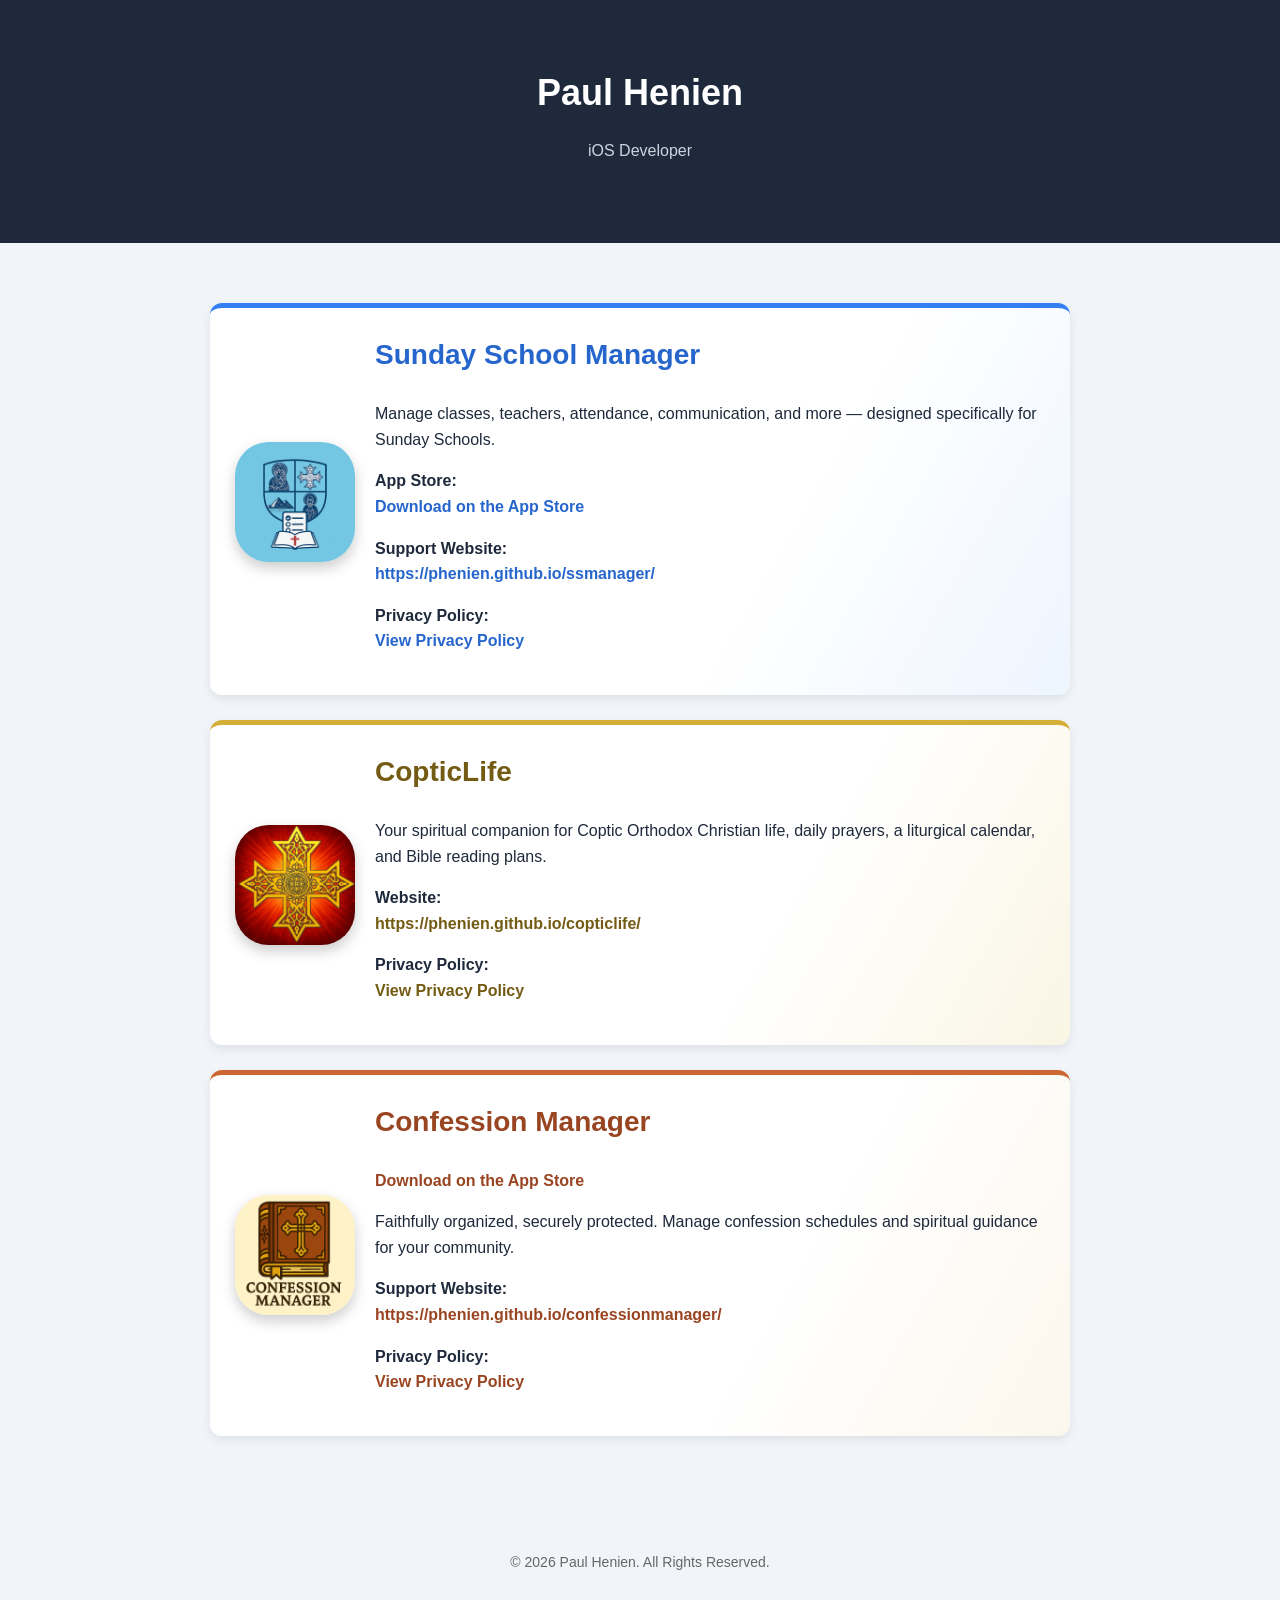
==== index.html @ 804cf51e "Align website branding and correct app information and privacy disclosures" ====
<!DOCTYPE html>
<html lang="en">
<head>
    <meta charset="UTF-8" />
    <meta name="viewport" content="width=device-width, initial-scale=1.0" />
    <title>Paul Henien – Developer Portfolio</title>

    <style>
        body {
            font-family: Arial, Helvetica, sans-serif;
            background: #f7f7f7;
            margin: 0;
            padding: 0;
            color: #333;
        }

        header {
            background: #2c3e50;
            color: white;
            padding: 40px 20px;
            text-align: center;
        }

        h1 {
            margin: 0 0 10px 0;
            font-size: 36px;
        }

        .container {
            max-width: 900px;
            margin: 40px auto;
            padding: 20px;
        }

        .app-card {
            background: white;
            border-radius: 12px;
            padding: 25px;
            margin-bottom: 25px;
            box-shadow: 0 4px 10px rgba(0,0,0,0.08);
            display: flex;
            gap: 20px;
            align-items: center;
        }

        .app-info {
            flex: 1;
        }

        .app-card h2 {
            margin-top: 0;
            font-size: 28px;
            color: #2c3e50;
        }

        a {
            color: #007aff;
            text-decoration: none;
            font-weight: 600;
        }

        a:hover {
            text-decoration: underline;
        }

        footer {
            text-align: center;
            padding: 30px;
            font-size: 14px;
            color: #666;
        }

        /* App icon styling */
        .app-icon {
            width: 120px;
            height: 120px;
            border-radius: 28%; /* App Store–style rounded corners */
            overflow: hidden;
            flex-shrink: 0;
            box-shadow: 0 6px 14px rgba(0,0,0,0.2);
        }

        .app-icon img {
            width: 100%;
            height: 100%;
            object-fit: cover;
            display: block;
        }

        @media (max-width: 600px) {
            .app-card {
                flex-direction: column;
                align-items: flex-start;
            }
        }
    </style>
    <meta name="description" content="Apps by Paul Henien: Sunday School Manager, CopticLife and Confession Manager. Find app information, support and privacy policies.">
    <link rel="stylesheet" href="assets/site.css">
</head>

<body class="portfolio">

<header>
    <h1>Paul Henien</h1>
    <p>iOS Developer</p>
</header>

<main class="container">

    <!-- App Section -->
    <div class="app-card theme-sunday-school">
        <div class="app-icon">
            <img src="SSManager.png" alt="Sunday School Manager icon">
        </div>

        <div class="app-info">
            <h2>Sunday School Manager</h2>
            <p>Manage classes, teachers, attendance, communication, and more — designed specifically for Sunday Schools.</p>

            <p><strong>App Store:</strong><br>
                <a href="https://apps.apple.com/us/app/sunday-school-manager/id6755734036" target="_blank" rel="noopener noreferrer">
                    Download on the App Store
                </a>
            </p>

            <p><strong>Support Website:</strong><br>
                <a href="https://phenien.github.io/ssmanager/" target="_blank" rel="noopener noreferrer">
                    https://phenien.github.io/ssmanager/
                </a>
            </p>

            <p><strong>Privacy Policy:</strong><br>
                <a href="https://phenien.github.io/ssmanager/privacy.html" target="_blank" rel="noopener noreferrer">
                    View Privacy Policy
                </a>
            </p>
        </div>
    </div>

    <!-- CopticLife App Section -->
    <div class="app-card theme-coptic-life">
        <div class="app-icon">
            <img src="CopticLife.png" alt="Coptic Life icon">
        </div>

        <div class="app-info">
            <h2>CopticLife</h2>
            <p>Your spiritual companion for Coptic Orthodox Christian life, daily prayers, a liturgical calendar, and Bible reading plans.</p>

            <p><strong>Website:</strong><br>
                <a href="https://phenien.github.io/copticlife/" target="_blank" rel="noopener noreferrer">
                    https://phenien.github.io/copticlife/
                </a>
            </p>

            <p><strong>Privacy Policy:</strong><br>
                <a href="https://phenien.github.io/copticlife/privacy.html" target="_blank" rel="noopener noreferrer">
                    View Privacy Policy
                </a>
            </p>
        </div>
    </div>

    <!-- Confession Manager App Section -->
    <div class="app-card theme-confession">
        <div class="app-icon">
            <img src="ConfessionManager.png" alt="Confession Manager icon">
        </div>

        <div class="app-info">
            <h2>Confession Manager</h2>
            <p><a href="https://apps.apple.com/app/id6755344059">Download on the App Store</a></p>
            <p>Faithfully organized, securely protected. Manage confession schedules and spiritual guidance for your community.</p>

            <p><strong>Support Website:</strong><br>
                <a href="https://phenien.github.io/confessionmanager/" target="_blank" rel="noopener noreferrer">
                    https://phenien.github.io/confessionmanager/
                </a>
            </p>

            <p><strong>Privacy Policy:</strong><br>
                <a href="https://phenien.github.io/confessionmanager/privacy.html" target="_blank" rel="noopener noreferrer">
                    View Privacy Policy
                </a>
            </p>
        </div>
    </div>

</main>

<footer>
    &copy; <span id="year"></span> Paul Henien. All Rights Reserved.
</footer>

<script>
    // Auto-update year
    document.getElementById("year").textContent = new Date().getFullYear();
</script>

</body>
</html>
---- assets/site.css ----
/* Brand values mirror ModernTheme.swift, CopticTheme, and adaptive parchment colours. */
:root {
  --page: #f1f5f9;
  --page-end: #ffffff;
  --ink: #1e293b;
  --muted: #475569;
  --brand: #337ff2;
  --brand-end: #33ccd9;
  --link: #2666cc;
  --tint: #edf5ff;
}
.theme-sunday-school {
  --brand: #337ff2;
  --brand-end: #33ccd9;
  --link: #2666cc;
  --page: #f2f2f7;
  --tint: #edf5ff;
}
.theme-coptic-life {
  --brand: #d4af37;
  --brand-end: #b18b1e;
  --link: #735b13;
  --page: #f1f5f9;
  --tint: #faf5e4;
}
.theme-confession {
  --brand: #cc6633;
  --brand-end: #66331a;
  --link: #994522;
  --page: #f5ebd6;
  --page-end: #fcf7ed;
  --ink: #523621;
  --muted: #66331a;
  --tint: #fcf7ed;
}
html { scroll-behavior: smooth; scroll-padding-top: 100px; }
* { box-sizing: border-box; }
body { background-color: var(--page); color: var(--ink); }
a { overflow-wrap: anywhere; }
a:focus-visible { outline: 3px solid var(--link); outline-offset: 5px; border-radius: 3px; }
img { max-width: 100%; }
.brand-icon { display: block; margin: 0 auto 1.5rem; border-radius: 24%; }
.portfolio { font-family: -apple-system, BlinkMacSystemFont, 'Segoe UI', sans-serif; line-height: 1.6; }
.portfolio header { background: #1e293b; padding: 64px 20px; }
.portfolio header p { color: #cbd5e1; }
.portfolio .app-card { border-top: 5px solid var(--brand); background: linear-gradient(120deg, #fff 65%, var(--tint)); }
.portfolio .app-card h2, .portfolio .app-card a { color: var(--link); }
body.theme-sunday-school { background: var(--page); }
.theme-sunday-school .hero,
.theme-sunday-school .roles,
.theme-sunday-school .contact { background: linear-gradient(135deg, #2666cc, #1d6570); }
.theme-sunday-school .logo { background: none; -webkit-text-fill-color: var(--link); color: var(--link); }
.theme-sunday-school .feature-card { background: var(--tint); }
.theme-sunday-school .cta-button,
.theme-sunday-school .premium-price,
.theme-sunday-school .back-link,
.theme-sunday-school nav a:hover { color: var(--link); }
.theme-sunday-school footer a { color: #9cc7ff; }
.theme-coptic-life header,
.theme-coptic-life .cta-section { background: linear-gradient(135deg, #d4af37, #b18b1e); color: #28220d; }
.theme-coptic-life header a,
.theme-coptic-life .hero h1,
.theme-coptic-life .hero p { color: #28220d; }
.theme-coptic-life h2,
.theme-coptic-life .feature-card h3,
.theme-coptic-life .pricing h3,
.theme-coptic-life .pricing-card .price,
.theme-coptic-life .btn { color: var(--link) !important; }
.theme-confession main { width: calc(100% - 32px); margin-bottom: 32px; background: rgba(255,255,255,.6); border-color: #cc9966; }
.theme-confession footer { color: var(--muted); }
@media (max-width: 768px) {
  .theme-sunday-school .header-content { flex-direction: column; gap: 12px; }
  .theme-sunday-school nav { display: flex; flex-wrap: wrap; justify-content: center; gap: 12px 18px; }
  .theme-sunday-school nav a { margin: 0; }
  .feature-grid, .role-grid, .features { grid-template-columns: repeat(auto-fit, minmax(min(100%, 280px), 1fr)); }
  .theme-sunday-school .contact a { font-size: 18px; max-width: 100%; padding: 12px 18px; }
  .theme-sunday-school .content { padding: 24px; }
}
@media (max-width: 600px) {
  .portfolio .container { margin: 20px auto; padding: 16px; }
  .portfolio .app-card { padding: 24px; }
  .portfolio .app-card h2 { font-size: 25px; }
  .portfolio .app-icon { width: 88px; height: 88px; }
  .theme-confession main { padding: 24px; }
}
@media (prefers-reduced-motion: reduce) {
  html { scroll-behavior: auto; }
  *, *::before, *::after { transition: none !important; }
}
.theme-sunday-school .content h2,
.theme-sunday-school .content h3 { color: var(--link); }
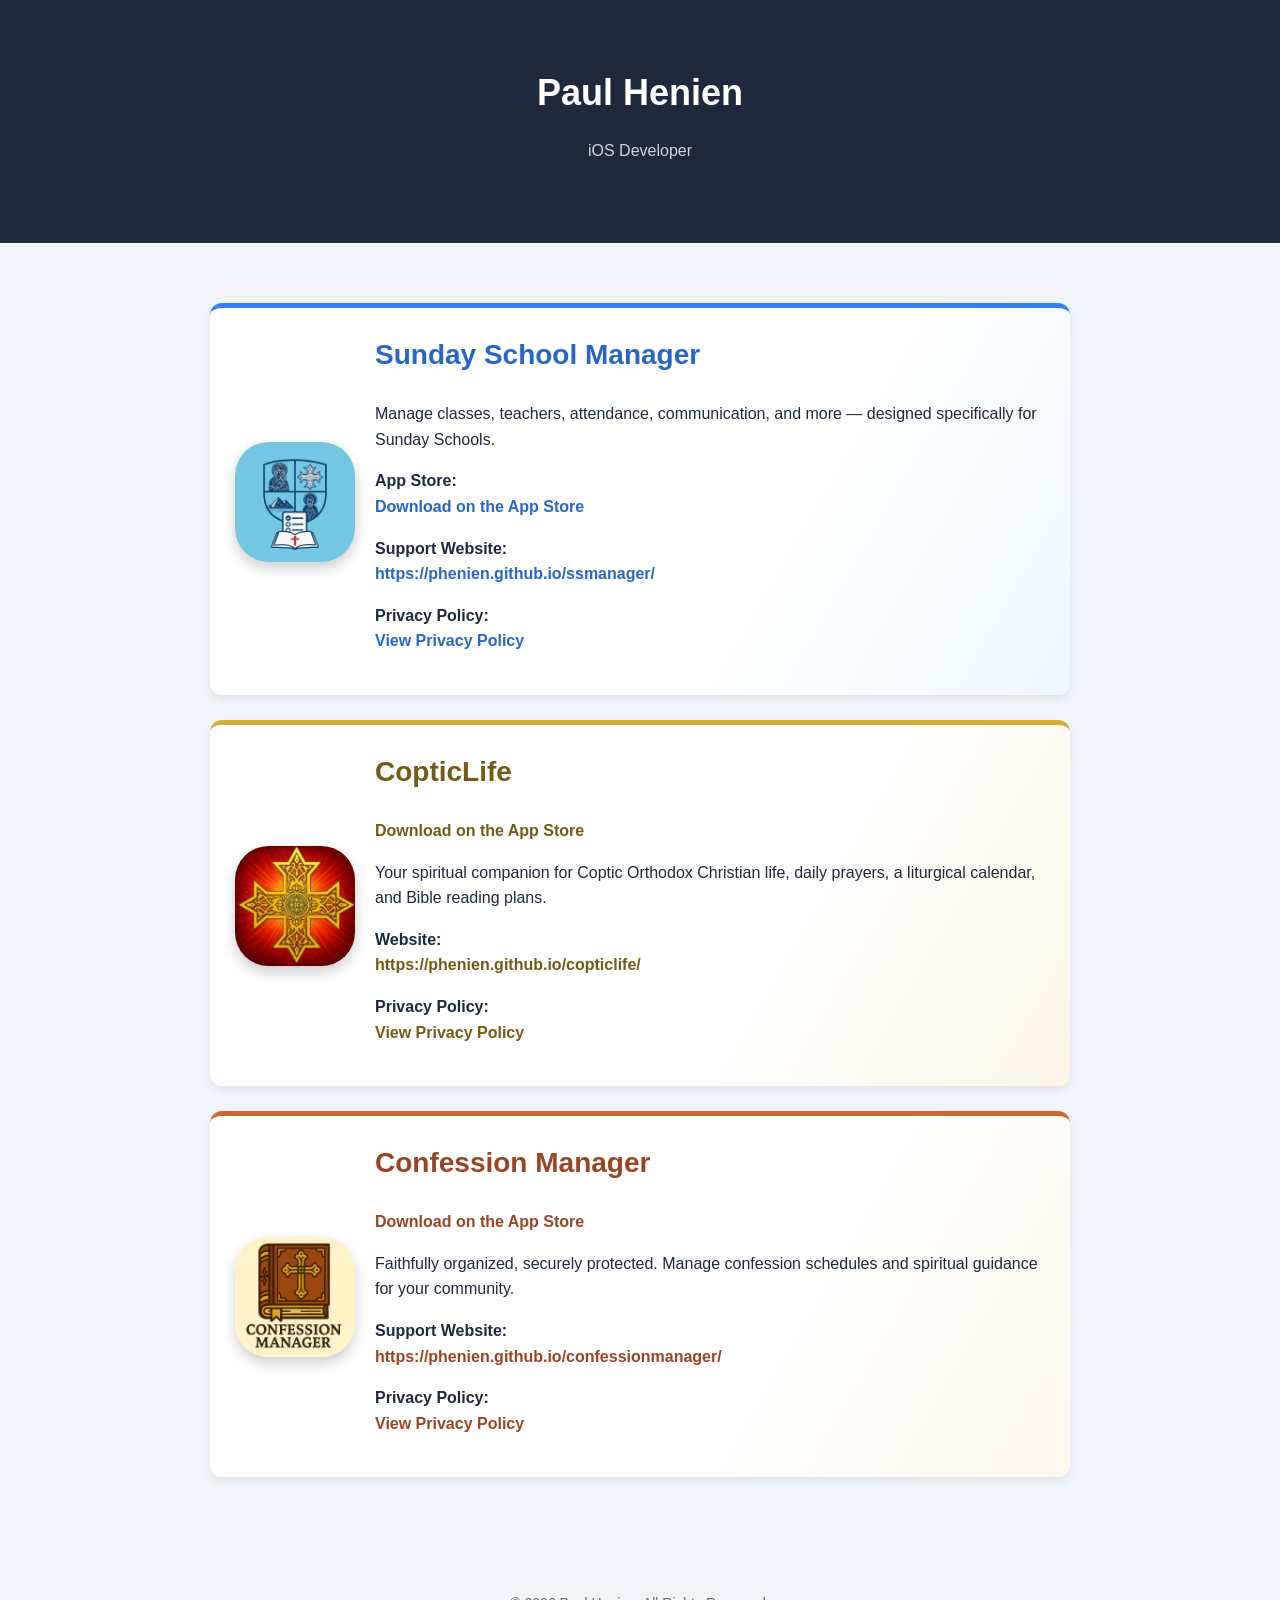
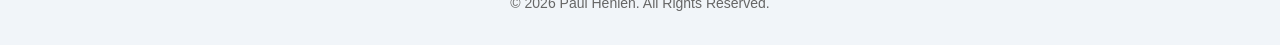
==== commit 5a956e07: "Fix App Store destinations and add Coptic Life download links" ====
--- a/index.html
+++ b/index.html
@@ -118,7 +118,7 @@
             <p>Manage classes, teachers, attendance, communication, and more — designed specifically for Sunday Schools.</p>
 
             <p><strong>App Store:</strong><br>
-                <a href="https://apps.apple.com/us/app/sunday-school-manager/id6755734036" target="_blank" rel="noopener noreferrer">
+                <a href="https://apps.apple.com/app/sunday-school-manager/id6755734036" target="_blank" rel="noopener noreferrer">
                     Download on the App Store
                 </a>
             </p>
@@ -145,6 +145,7 @@
 
         <div class="app-info">
             <h2>CopticLife</h2>
+            <p><a href="https://apps.apple.com/app/coptic-life/id6757601710">Download on the App Store</a></p>
             <p>Your spiritual companion for Coptic Orthodox Christian life, daily prayers, a liturgical calendar, and Bible reading plans.</p>
 
             <p><strong>Website:</strong><br>
@@ -169,7 +170,7 @@
 
         <div class="app-info">
             <h2>Confession Manager</h2>
-            <p><a href="https://apps.apple.com/app/id6755344059">Download on the App Store</a></p>
+            <p><a href="https://apps.apple.com/app/confession-manager/id6755344059">Download on the App Store</a></p>
             <p>Faithfully organized, securely protected. Manage confession schedules and spiritual guidance for your community.</p>
 
             <p><strong>Support Website:</strong><br>
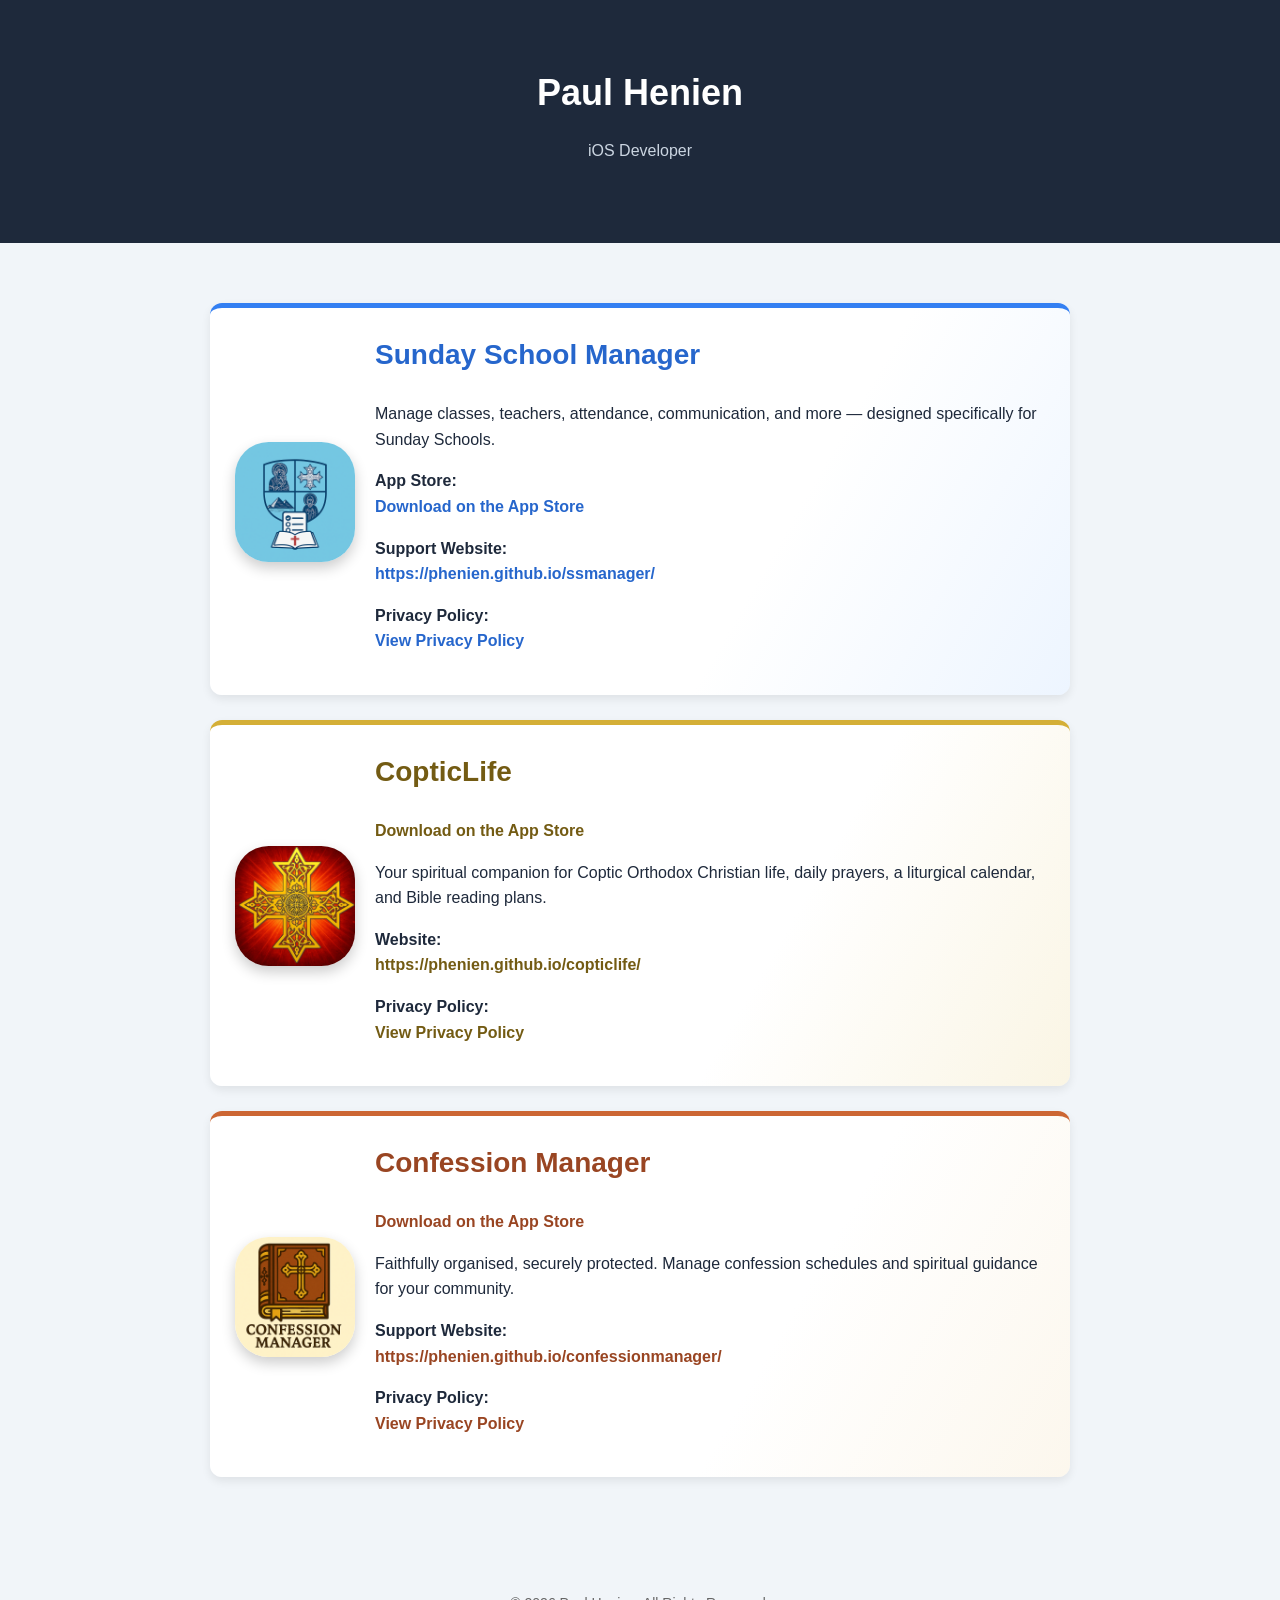
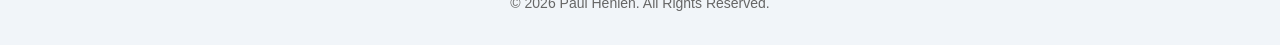
==== commit df6e1798: "Use British English spelling across all website pages" ====
--- a/index.html
+++ b/index.html
@@ -1,5 +1,5 @@
 <!DOCTYPE html>
-<html lang="en">
+<html lang="en-GB">
 <head>
     <meta charset="UTF-8" />
     <meta name="viewport" content="width=device-width, initial-scale=1.0" />
@@ -171,7 +171,7 @@
         <div class="app-info">
             <h2>Confession Manager</h2>
             <p><a href="https://apps.apple.com/app/confession-manager/id6755344059">Download on the App Store</a></p>
-            <p>Faithfully organized, securely protected. Manage confession schedules and spiritual guidance for your community.</p>
+            <p>Faithfully organised, securely protected. Manage confession schedules and spiritual guidance for your community.</p>
 
             <p><strong>Support Website:</strong><br>
                 <a href="https://phenien.github.io/confessionmanager/" target="_blank" rel="noopener noreferrer">
--- a/assets/site.css
+++ b/assets/site.css
@@ -89,3 +89,25 @@
 }
 .theme-sunday-school .content h2,
 .theme-sunday-school .content h3 { color: var(--link); }
+
+/* App identities in page headers and browser tabs use the same artwork. */
+.app-brand, .app-title {
+  display: flex;
+  align-items: center;
+  justify-content: center;
+  gap: 12px;
+  text-decoration: none;
+}
+.title-logo {
+  display: block;
+  width: 48px;
+  height: 48px;
+  flex: 0 0 48px;
+  border-radius: 24%;
+  object-fit: cover;
+}
+@media (max-width: 600px) {
+  .app-brand, .app-title { gap: 10px; }
+  .theme-sunday-school .logo { font-size: 22px; }
+  .title-logo { width: 40px; height: 40px; flex-basis: 40px; }
+}
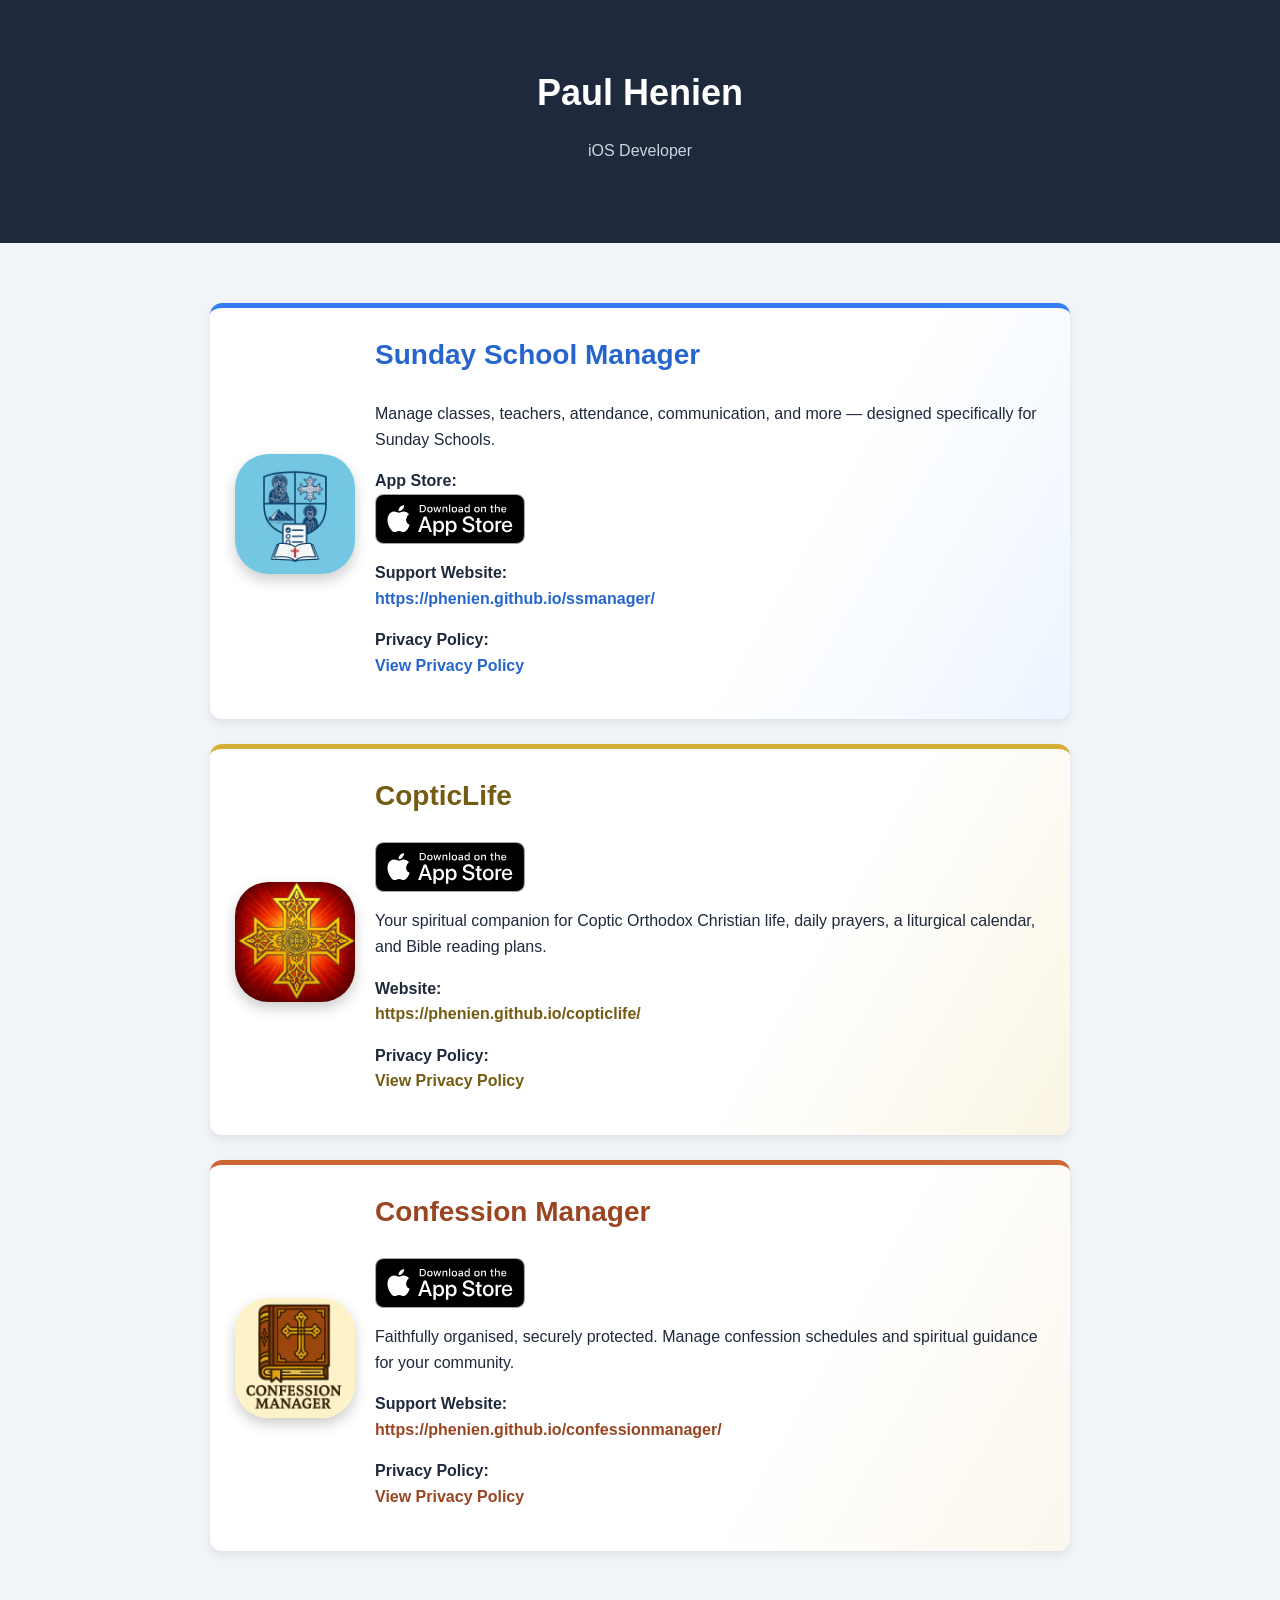
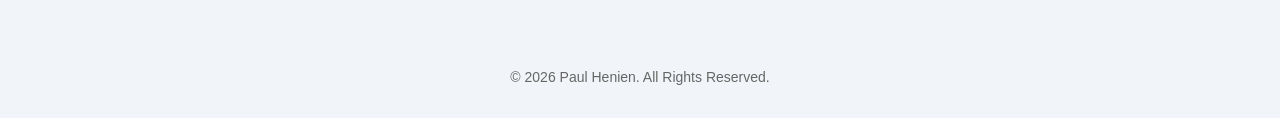
==== commit a9af9e35: "Restore official Apple App Store download badges" ====
--- a/index.html
+++ b/index.html
@@ -118,9 +118,7 @@
             <p>Manage classes, teachers, attendance, communication, and more — designed specifically for Sunday Schools.</p>
 
             <p><strong>App Store:</strong><br>
-                <a href="https://apps.apple.com/app/sunday-school-manager/id6755734036" target="_blank" rel="noopener noreferrer">
-                    Download on the App Store
-                </a>
+                <a href="https://apps.apple.com/app/sunday-school-manager/id6755734036" target="_blank" rel="noopener noreferrer" class="store-badge"><img src="assets/app-store-badge.svg" alt="Download on the App Store" height="50"></a>
             </p>
 
             <p><strong>Support Website:</strong><br>
@@ -145,7 +143,7 @@
 
         <div class="app-info">
             <h2>CopticLife</h2>
-            <p><a href="https://apps.apple.com/app/coptic-life/id6757601710">Download on the App Store</a></p>
+            <p><a href="https://apps.apple.com/app/coptic-life/id6757601710" class="store-badge"><img src="assets/app-store-badge.svg" alt="Download on the App Store" height="50"></a></p>
             <p>Your spiritual companion for Coptic Orthodox Christian life, daily prayers, a liturgical calendar, and Bible reading plans.</p>
 
             <p><strong>Website:</strong><br>
@@ -170,7 +168,7 @@
 
         <div class="app-info">
             <h2>Confession Manager</h2>
-            <p><a href="https://apps.apple.com/app/confession-manager/id6755344059">Download on the App Store</a></p>
+            <p><a href="https://apps.apple.com/app/confession-manager/id6755344059" class="store-badge"><img src="assets/app-store-badge.svg" alt="Download on the App Store" height="50"></a></p>
             <p>Faithfully organised, securely protected. Manage confession schedules and spiritual guidance for your community.</p>
 
             <p><strong>Support Website:</strong><br>
--- a/assets/site.css
+++ b/assets/site.css
@@ -111,3 +111,7 @@
   .theme-sunday-school .logo { font-size: 22px; }
   .title-logo { width: 40px; height: 40px; flex-basis: 40px; }
 }
+
+.store-badge { display: inline-block; vertical-align: middle; line-height: 0; }
+.store-badge img { display: block; height: 50px; width: auto; max-width: 100%; }
+.hero .store-badge { margin-top: 16px; }
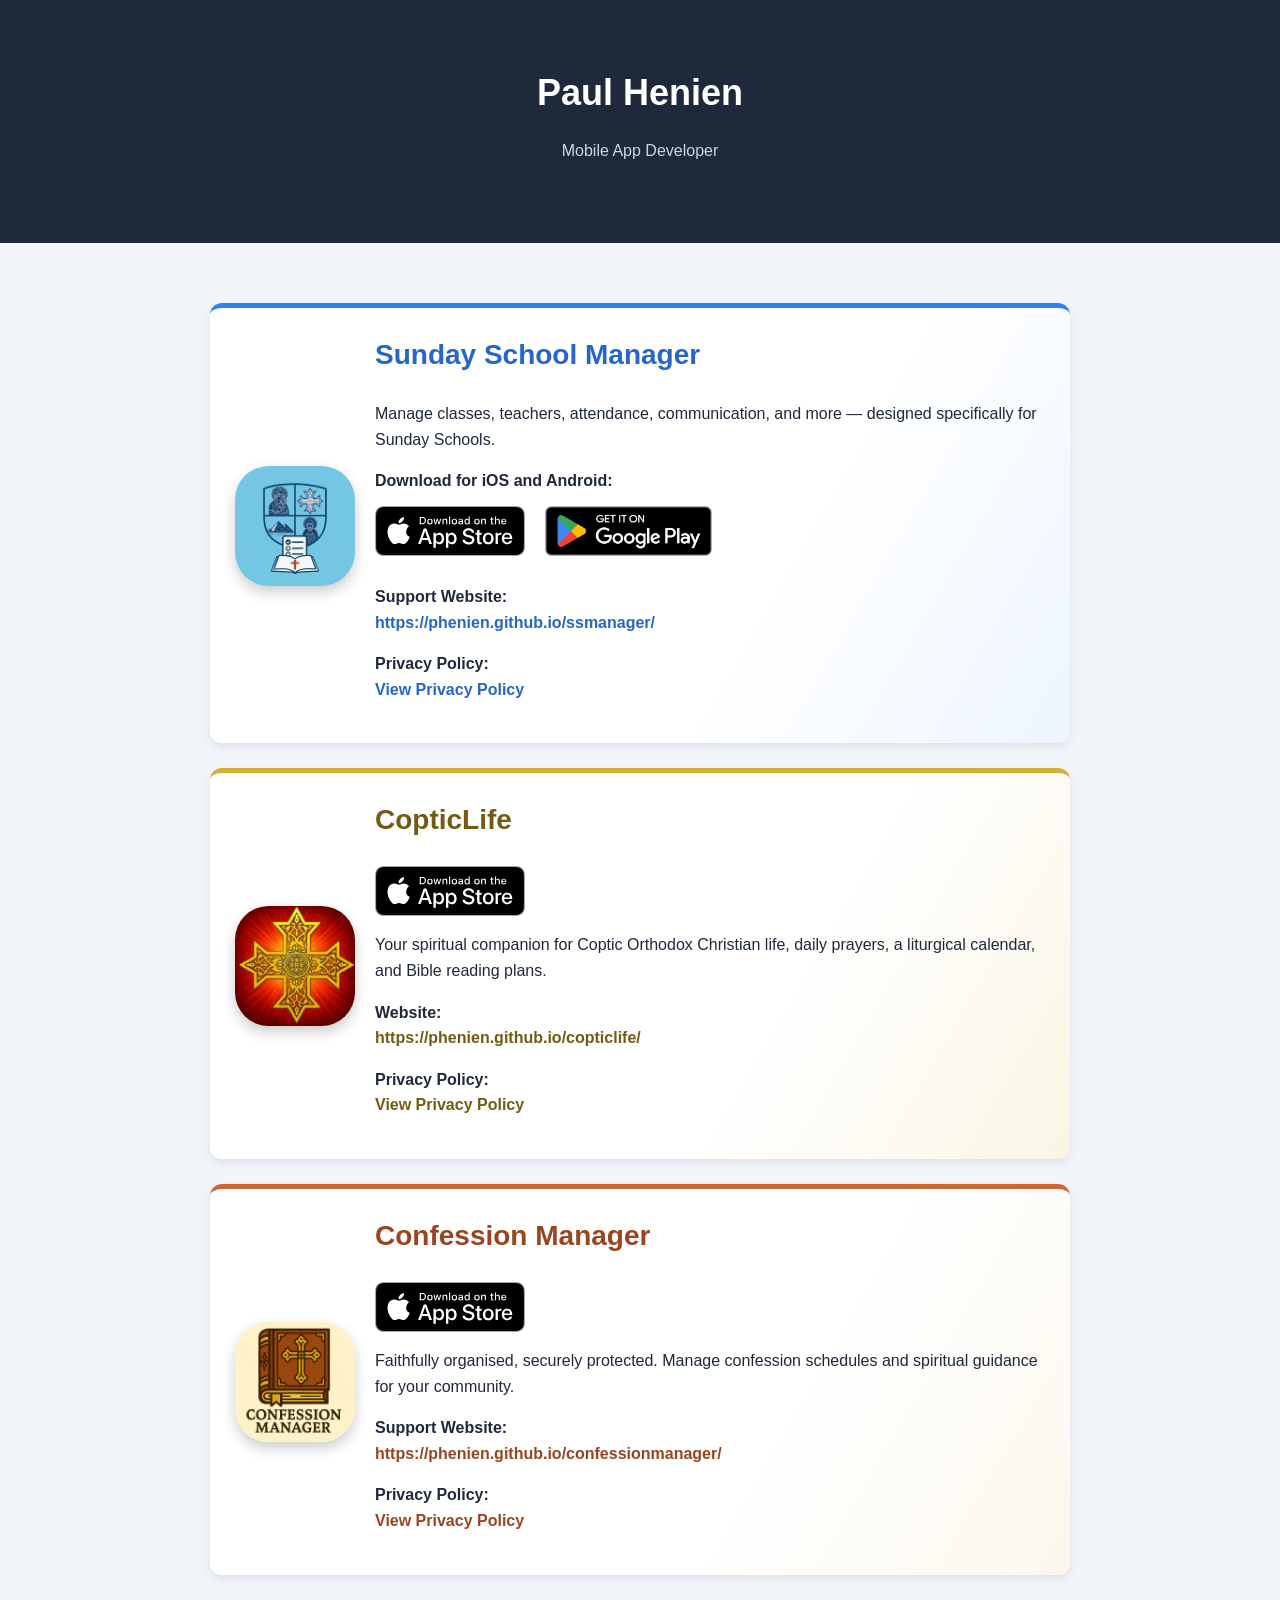
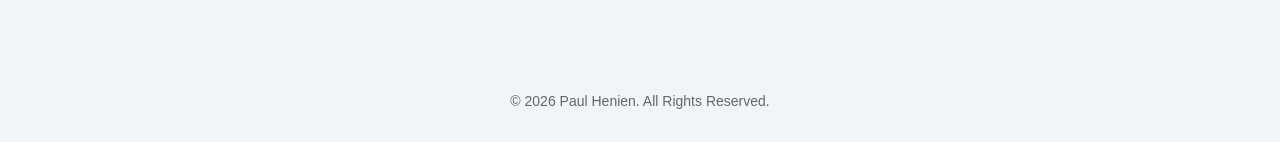
==== commit b7aef2cf: "Add Sunday School Manager Google Play badge and Android information" ====
--- a/index.html
+++ b/index.html
@@ -102,7 +102,7 @@
 
 <header>
     <h1>Paul Henien</h1>
-    <p>iOS Developer</p>
+    <p>Mobile App Developer</p>
 </header>
 
 <main class="container">
@@ -117,8 +117,9 @@
             <h2>Sunday School Manager</h2>
             <p>Manage classes, teachers, attendance, communication, and more — designed specifically for Sunday Schools.</p>
 
-            <p><strong>App Store:</strong><br>
-                <a href="https://apps.apple.com/app/sunday-school-manager/id6755734036" target="_blank" rel="noopener noreferrer" class="store-badge"><img src="assets/app-store-badge.svg" alt="Download on the App Store" height="50"></a>
+            <p><strong>Download for iOS and Android:</strong><br>
+                <span class="store-badges"><a href="https://apps.apple.com/app/sunday-school-manager/id6755734036" target="_blank" rel="noopener noreferrer" class="store-badge"><img src="assets/app-store-badge.svg" alt="Download on the App Store" height="50"></a>
+                <a href="https://play.google.com/store/apps/details?id=com.henien.ssmanager_flutter" class="store-badge google-play-badge"><img src="assets/google-play-badge.png" alt="Get it on Google Play" height="74"></a></span>
             </p>
 
             <p><strong>Support Website:</strong><br>
--- a/assets/site.css
+++ b/assets/site.css
@@ -90,7 +90,7 @@
 .theme-sunday-school .content h2,
 .theme-sunday-school .content h3 { color: var(--link); }
 
-/* App identities in page headers and browser tabs use the same artwork. */
+/* Keep app names and page headings aligned. */
 .app-brand, .app-title {
   display: flex;
   align-items: center;
@@ -98,20 +98,15 @@
   gap: 12px;
   text-decoration: none;
 }
-.title-logo {
-  display: block;
-  width: 48px;
-  height: 48px;
-  flex: 0 0 48px;
-  border-radius: 24%;
-  object-fit: cover;
-}
 @media (max-width: 600px) {
   .app-brand, .app-title { gap: 10px; }
   .theme-sunday-school .logo { font-size: 22px; }
-  .title-logo { width: 40px; height: 40px; flex-basis: 40px; }
 }
 
 .store-badge { display: inline-block; vertical-align: middle; line-height: 0; }
 .store-badge img { display: block; height: 50px; width: auto; max-width: 100%; }
 .hero .store-badge { margin-top: 16px; }
+
+.store-badges { display: inline-flex; flex-wrap: wrap; align-items: center; justify-content: center; gap: 8px; max-width: 100%; }
+.store-badges .store-badge { margin-top: 0; }
+.store-badges .google-play-badge img { height: 74px; }
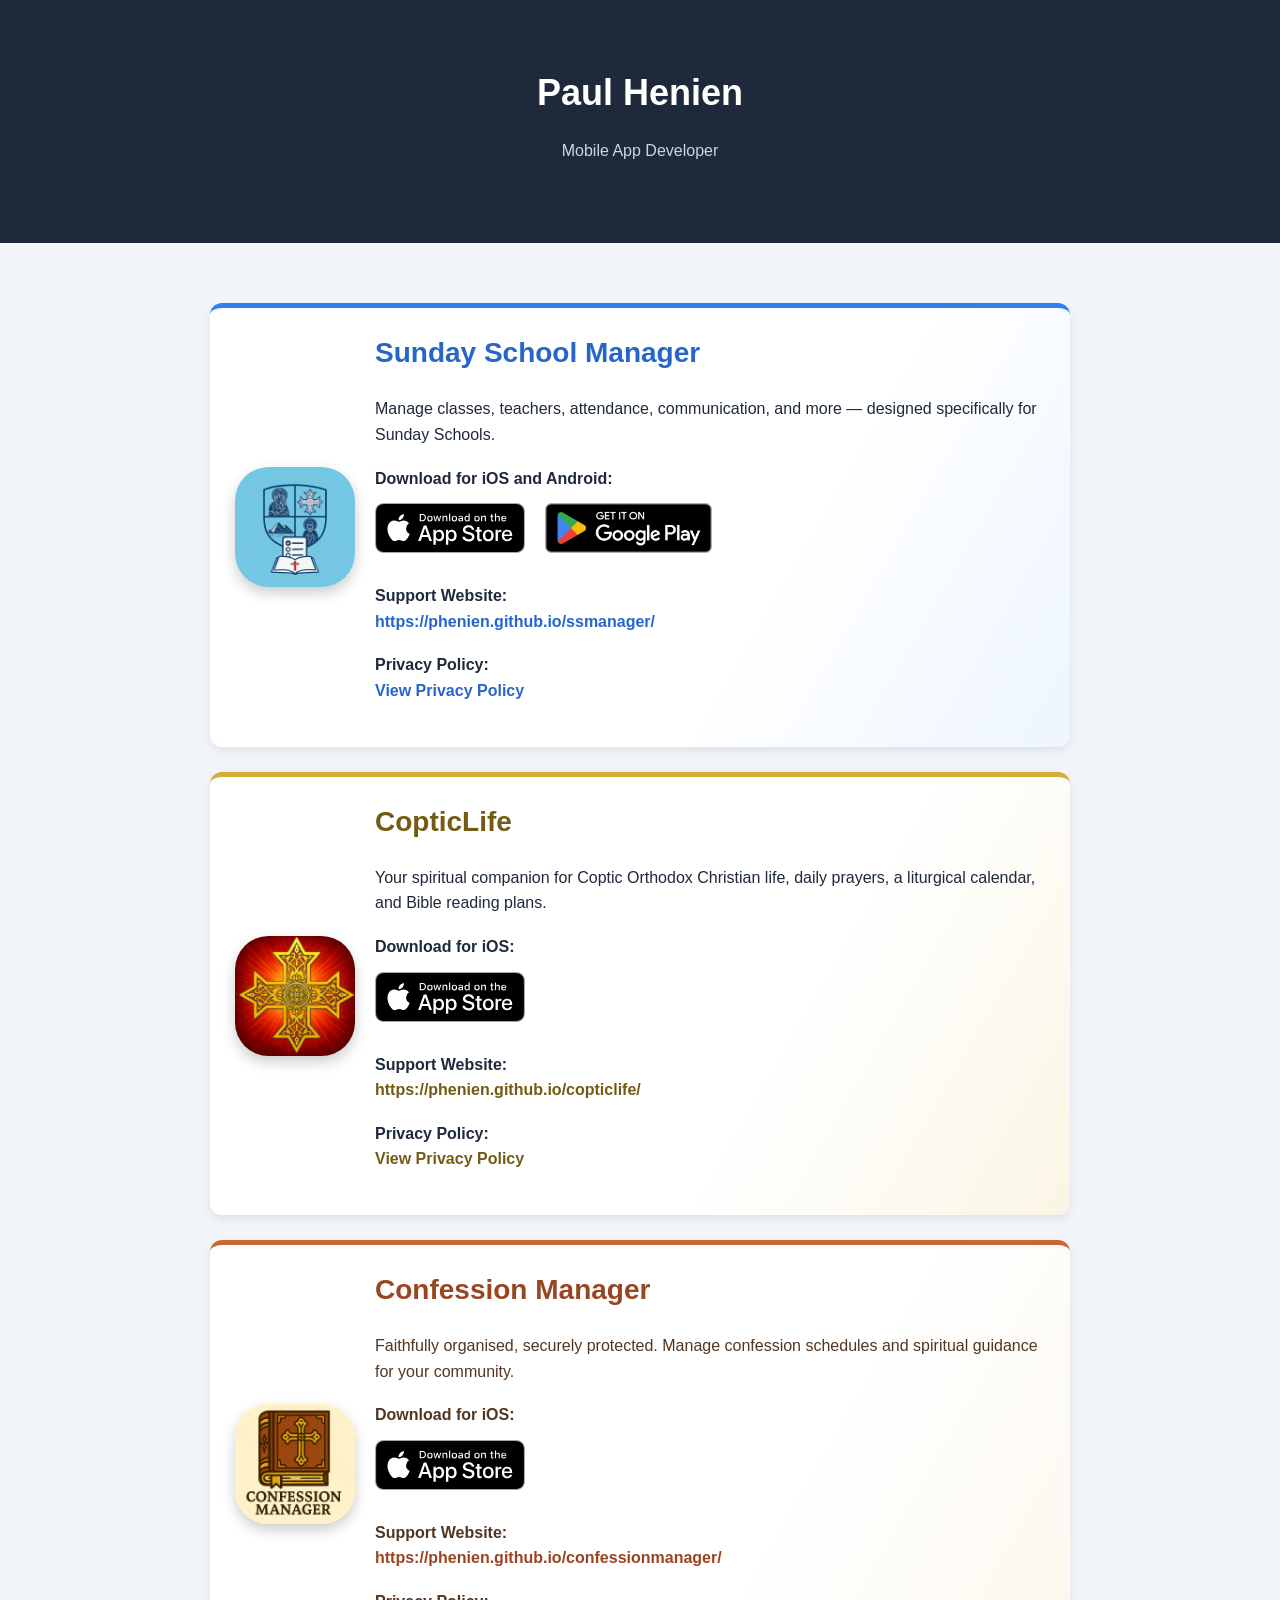
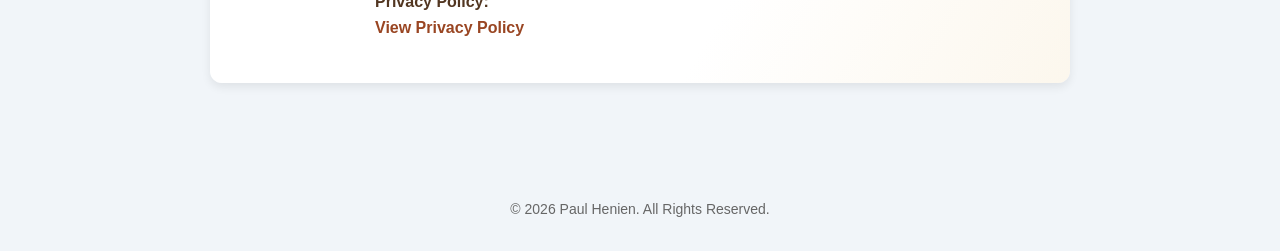
==== commit 0e28924c: "Align homepage app cards and add portfolio favicon" ====
--- a/index.html
+++ b/index.html
@@ -4,14 +4,13 @@
     <meta charset="UTF-8" />
     <meta name="viewport" content="width=device-width, initial-scale=1.0" />
     <title>Paul Henien – Developer Portfolio</title>
+    <link rel="icon" type="image/svg+xml" href="assets/portfolio-icon.svg">
 
     <style>
         body {
             font-family: Arial, Helvetica, sans-serif;
-            background: #f7f7f7;
             margin: 0;
             padding: 0;
-            color: #333;
         }
 
         header {
@@ -45,12 +44,13 @@
 
         .app-info {
             flex: 1;
+            min-width: 0;
         }
 
         .app-card h2 {
-            margin-top: 0;
+            margin: 0 0 24px;
             font-size: 28px;
-            color: #2c3e50;
+            line-height: 1.4;
         }
 
         a {
@@ -117,10 +117,12 @@
             <h2>Sunday School Manager</h2>
             <p>Manage classes, teachers, attendance, communication, and more — designed specifically for Sunday Schools.</p>
 
-            <p><strong>Download for iOS and Android:</strong><br>
-                <span class="store-badges"><a href="https://apps.apple.com/app/sunday-school-manager/id6755734036" target="_blank" rel="noopener noreferrer" class="store-badge"><img src="assets/app-store-badge.svg" alt="Download on the App Store" height="50"></a>
-                <a href="https://play.google.com/store/apps/details?id=com.henien.ssmanager_flutter" class="store-badge google-play-badge"><img src="assets/google-play-badge.png" alt="Get it on Google Play" height="74"></a></span>
-            </p>
+            <div class="app-download"><strong>Download for iOS and Android:</strong>
+                <div class="store-badges">
+                    <a href="https://apps.apple.com/app/sunday-school-manager/id6755734036" target="_blank" rel="noopener noreferrer" class="store-badge"><img src="assets/app-store-badge.svg" alt="Download on the App Store" height="50"></a>
+                    <a href="https://play.google.com/store/apps/details?id=com.henien.ssmanager_flutter" class="store-badge google-play-badge"><img src="assets/google-play-badge.png" alt="Get it on Google Play" height="74"></a>
+                </div>
+            </div>
 
             <p><strong>Support Website:</strong><br>
                 <a href="https://phenien.github.io/ssmanager/" target="_blank" rel="noopener noreferrer">
@@ -144,10 +146,15 @@
 
         <div class="app-info">
             <h2>CopticLife</h2>
-            <p><a href="https://apps.apple.com/app/coptic-life/id6757601710" class="store-badge"><img src="assets/app-store-badge.svg" alt="Download on the App Store" height="50"></a></p>
             <p>Your spiritual companion for Coptic Orthodox Christian life, daily prayers, a liturgical calendar, and Bible reading plans.</p>
 
-            <p><strong>Website:</strong><br>
+            <div class="app-download"><strong>Download for iOS:</strong>
+                <div class="store-badges">
+                    <a href="https://apps.apple.com/app/coptic-life/id6757601710" class="store-badge"><img src="assets/app-store-badge.svg" alt="Download on the App Store" height="50"></a>
+                </div>
+            </div>
+
+            <p><strong>Support Website:</strong><br>
                 <a href="https://phenien.github.io/copticlife/" target="_blank" rel="noopener noreferrer">
                     https://phenien.github.io/copticlife/
                 </a>
@@ -169,8 +176,13 @@
 
         <div class="app-info">
             <h2>Confession Manager</h2>
-            <p><a href="https://apps.apple.com/app/confession-manager/id6755344059" class="store-badge"><img src="assets/app-store-badge.svg" alt="Download on the App Store" height="50"></a></p>
             <p>Faithfully organised, securely protected. Manage confession schedules and spiritual guidance for your community.</p>
+
+            <div class="app-download"><strong>Download for iOS:</strong>
+                <div class="store-badges">
+                    <a href="https://apps.apple.com/app/confession-manager/id6755344059" class="store-badge"><img src="assets/app-store-badge.svg" alt="Download on the App Store" height="50"></a>
+                </div>
+            </div>
 
             <p><strong>Support Website:</strong><br>
                 <a href="https://phenien.github.io/confessionmanager/" target="_blank" rel="noopener noreferrer">
--- a/assets/site.css
+++ b/assets/site.css
@@ -45,6 +45,14 @@
 .portfolio header p { color: #cbd5e1; }
 .portfolio .app-card { border-top: 5px solid var(--brand); background: linear-gradient(120deg, #fff 65%, var(--tint)); }
 .portfolio .app-card h2, .portfolio .app-card a { color: var(--link); }
+.portfolio .app-card { color: var(--ink); }
+.portfolio .app-info p { margin: 0 0 18px; }
+.portfolio .app-download { margin-bottom: 18px; }
+.portfolio .app-download .store-badges {
+  display: flex;
+  justify-content: flex-start;
+  min-height: 74px;
+}
 body.theme-sunday-school { background: var(--page); }
 .theme-sunday-school .hero,
 .theme-sunday-school .roles,
